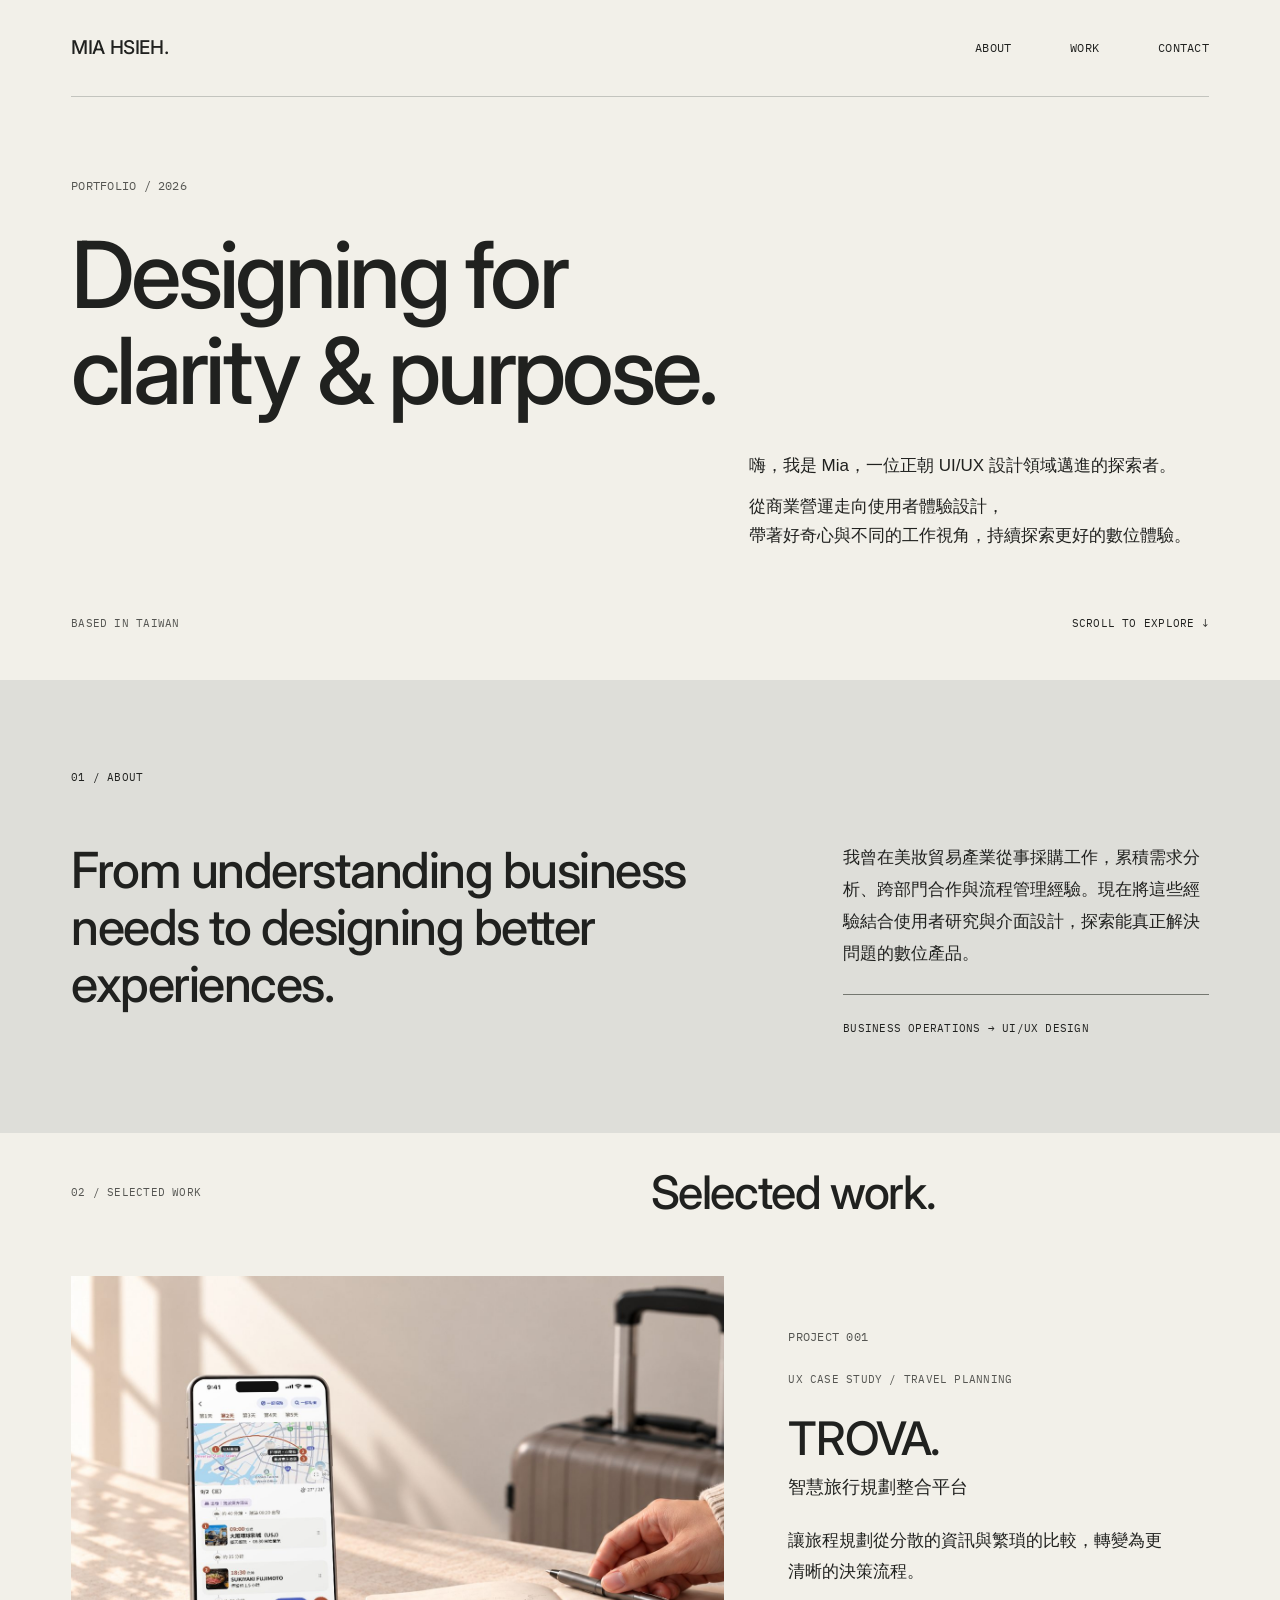
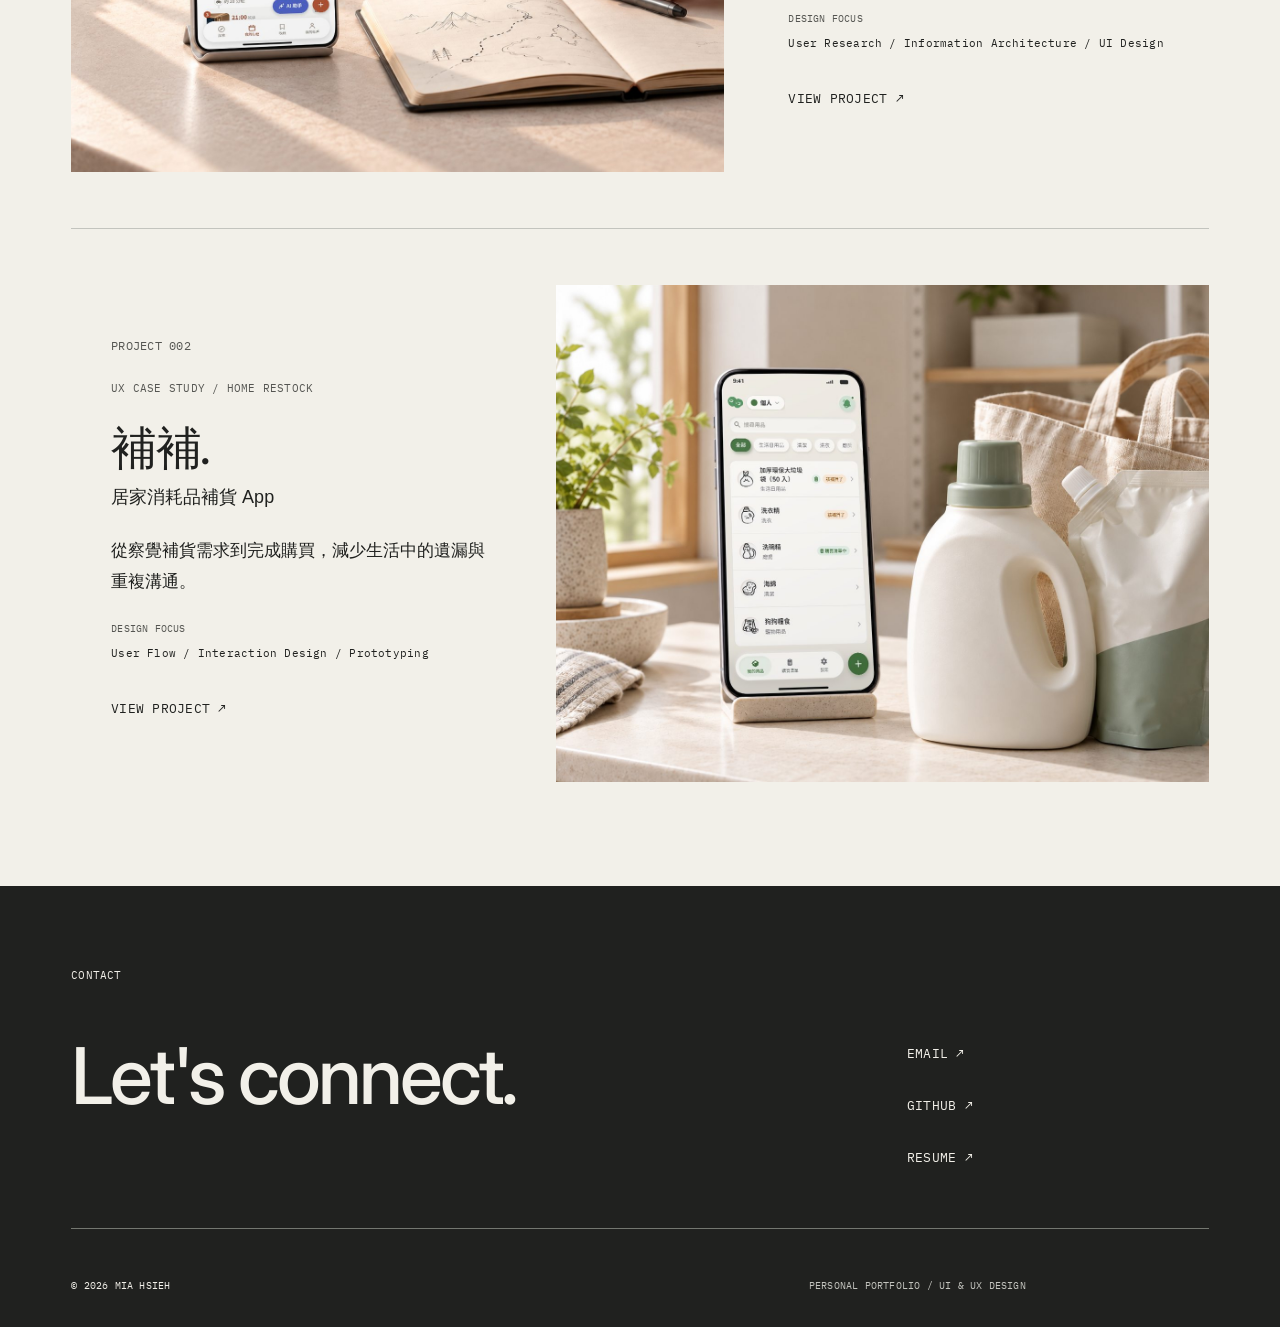
==== index.html @ a5a2e46e "Add a sticky top header that hides on scroll down, and fix the Bubu/TROVA back link - New site-heade" ====
<!doctype html>
<html lang="en">
<head>
  <meta charset="utf-8">
  <meta name="viewport" content="width=device-width, initial-scale=1">
  <title>Mia Hsieh — UI/UX Designer Portfolio</title>
  <meta name="description" content="Mia Hsieh 的個人作品集。從商業營運走向 UI/UX 設計，專注於清晰且有目的的數位體驗。">
  <meta property="og:title" content="Mia Hsieh — UI/UX Designer Portfolio">
  <meta property="og:description" content="Designing for clarity & purpose.">
  <meta property="og:type" content="website">
  <meta name="theme-color" content="#f2f0e9">

  <link rel="preconnect" href="https://fonts.googleapis.com">
  <link rel="preconnect" href="https://fonts.gstatic.com" crossorigin>
  <link href="https://fonts.googleapis.com/css2?family=IBM+Plex+Mono:wght@400&family=Inter:wght@400;500&family=Noto+Sans+TC:wght@400;500;700&display=swap" rel="stylesheet">
  <link rel="stylesheet" href="styles.css">
  <link rel="icon" href="favicon.svg" type="image/svg+xml">
</head>
<body>

  <header class="site-header">
    <div class="wrap">
      <div class="site-header__row">
        <a class="wordmark" href="#top">MIA HSIEH.</a>
        <nav class="site-nav" aria-label="Primary">
          <a href="#about">ABOUT</a>
          <a href="#work">WORK</a>
          <a href="#contact">CONTACT</a>
        </nav>
      </div>
      <hr class="rule">
    </div>
  </header>

  <main id="top">

    <section class="hero">
      <div class="wrap">
        <p class="mono mono--12 muted">PORTFOLIO / 2026</p>
        <h1 class="hero__title">
          <span>Designing for</span>
          <span>clarity &amp; purpose.</span>
        </h1>
        <div class="hero__support">
          <div lang="zh-Hant" class="zh hero__intro">
            <p>嗨，我是 Mia，一位正朝 UI/UX 設計領域邁進的探索者。</p>
            <p>從商業營運走向使用者體驗設計，帶著好奇心與不同的工作視角，持續探索更好的數位體驗。</p>
          </div>
        </div>
        <div class="hero__meta mono mono--11">
          <span class="muted">BASED IN TAIWAN</span>
          <a href="#about">SCROLL TO EXPLORE ↓</a>
        </div>
      </div>
    </section>

    <section class="about" id="about">
      <div class="wrap">
        <p class="mono mono--11">01 / ABOUT</p>
        <div class="about__content">
          <h2 class="about__headline">From understanding business needs to designing better experiences.</h2>
          <div class="about__narrative">
            <p lang="zh-Hant" class="zh zh--17">我曾在美妝貿易產業從事採購工作，累積需求分析、跨部門合作與流程管理經驗。現在將這些經驗結合使用者研究與介面設計，探索能真正解決問題的數位產品。</p>
            <hr class="rule rule--strong">
            <p class="mono mono--11">BUSINESS OPERATIONS → UI/UX DESIGN</p>
          </div>
        </div>
      </div>
    </section>

    <section class="work" id="work">
      <div class="wrap">
        <div class="work__heading">
          <p class="mono mono--11 muted">02 / SELECTED WORK</p>
          <h2 class="work__title">Selected work.</h2>
        </div>

        <article class="project">
          <div class="project__media project__media--sand">
            <img src="assets/trova.jpg" width="1448" height="1086" loading="lazy" decoding="async"
                 alt="TROVA. 旅行規劃 App 的手機畫面，放在桌上的手帳本旁，背景有行李箱">
          </div>
          <div class="project__info">
            <div class="project__info-inner">
              <p class="mono mono--12 muted">PROJECT 001</p>
              <p class="mono mono--11 muted">UX CASE STUDY / TRAVEL PLANNING</p>
              <div class="project__title-group">
                <h3 class="project__name">TROVA.</h3>
                <p lang="zh-Hant" class="zh zh--18">智慧旅行規劃整合平台</p>
              </div>
              <p lang="zh-Hant" class="zh zh--17 project__summary">讓旅程規劃從分散的資訊與繁瑣的比較，轉變為更清晰的決策流程。</p>
              <div class="capabilities">
                <p class="mono mono--10 muted">DESIGN FOCUS</p>
                <p class="mono mono--11 capabilities__list">User Research / Information Architecture / UI Design</p>
              </div>
              <a class="project__link mono mono--13" href="trova.html">VIEW PROJECT ↗</a>
            </div>
          </div>
        </article>

        <hr class="rule">

        <article class="project project--reverse">
          <div class="project__info">
            <div class="project__info-inner">
              <p class="mono mono--12 muted">PROJECT 002</p>
              <p class="mono mono--11 muted">UX CASE STUDY / HOME RESTOCK</p>
              <div class="project__title-group">
                <h3 class="project__name project__name--zh" lang="zh-Hant">補補<span class="project__dot">.</span></h3>
                <p lang="zh-Hant" class="zh zh--18">居家消耗品補貨 App</p>
              </div>
              <p lang="zh-Hant" class="zh zh--17 project__summary">從察覺補貨需求到完成購買，減少生活中的遺漏與重複溝通。</p>
              <div class="capabilities">
                <p class="mono mono--10 muted">DESIGN FOCUS</p>
                <p class="mono mono--11 capabilities__list">User Flow / Interaction Design / Prototyping</p>
              </div>
              <a class="project__link mono mono--13" href="bubu.html">VIEW PROJECT ↗</a>
            </div>
          </div>
          <div class="project__media project__media--stone">
            <img src="assets/home-restock.jpg" width="1448" height="1086" loading="lazy" decoding="async"
                 alt="補補 補貨 App 的手機畫面，旁邊是洗衣精、帆布袋與盆栽">
          </div>
        </article>
      </div>
    </section>

  </main>

  <footer class="contact" id="contact">
    <div class="wrap">
      <p class="mono mono--11 contact__label">CONTACT</p>
      <div class="contact__main">
        <p class="contact__headline">Let's connect.</p>
        <ul class="contact__links">
          <li><a class="mono mono--13" href="mailto:xiedailing0324@gmail.com">EMAIL ↗</a></li>
          <li><a class="mono mono--13" href="https://github.com/xiedailing" target="_blank" rel="noopener noreferrer">GITHUB ↗</a></li>
          <li><a class="mono mono--13" href="https://drive.google.com/file/d/1AfnqtKHrAko7YDGQRk9yOuyXghv6678u/view?usp=sharing" target="_blank" rel="noopener noreferrer">RESUME ↗</a></li>
        </ul>
      </div>
      <hr class="rule rule--strong">
      <div class="contact__meta mono mono--10">
        <p>© 2026 MIA HSIEH</p>
        <p class="contact__meta-note">PERSONAL PORTFOLIO / UI &amp; UX DESIGN</p>
      </div>
    </div>
  </footer>

  <script src="site-header.js" defer></script>
</body>
</html>
---- styles.css ----
/* ---------- Tokens (from Figma) ---------- */
:root {
  --bg: #f2f0e9;
  --ink: #20211f;
  --ink-muted: rgba(32, 33, 31, 0.75);
  --rule: #c3c4be;
  --rule-strong: #747770;
  --surface: #deded9;
  --footer-bg: #20211f;
  --footer-ink: #f2f0e9;
  --footer-muted: #c3c4be;

  --font-sans: "Inter", system-ui, -apple-system, "Segoe UI", sans-serif;
  --font-mono: "IBM Plex Mono", ui-monospace, "SFMono-Regular", Menlo, monospace;
  --font-zh: "Noto Sans TC", "PingFang TC", "Microsoft JhengHei", sans-serif;

  --gutter: clamp(24px, 5.556vw, 80px);
  --content-max: 1280px;
}

/* ---------- Base ---------- */
*, *::before, *::after { box-sizing: border-box; }

html {
  scroll-behavior: smooth;
  -webkit-text-size-adjust: 100%;
}

@media (prefers-reduced-motion: reduce) {
  html { scroll-behavior: auto; }
}

body {
  margin: 0;
  background: var(--bg);
  color: var(--ink);
  font-family: var(--font-sans);
  font-weight: 400;
  -webkit-font-smoothing: antialiased;
}

h1, h2, h3, p, ul { margin: 0; }
ul { padding: 0; list-style: none; }
img { display: block; max-width: 100%; }
a { color: inherit; text-decoration: none; }

:focus-visible {
  outline: 2px solid currentColor;
  outline-offset: 4px;
}

.wrap {
  width: 100%;
  max-width: calc(var(--content-max) + var(--gutter) * 2);
  margin-inline: auto;
  padding-inline: var(--gutter);
}

.rule {
  height: 1px;
  margin: 0;
  border: 0;
  background: var(--rule);
}
.rule--strong { background: var(--rule-strong); }

.muted { color: var(--ink-muted); }

/* ---------- Type helpers ---------- */
.mono { font-family: var(--font-mono); font-weight: 400; }
.mono--10 { font-size: 10px; line-height: 16px; letter-spacing: 0.02em; }
.mono--11 { font-size: 11px; line-height: 18px; letter-spacing: 0.02em; }
.mono--12 { font-size: 12px; line-height: 18px; letter-spacing: 0.02em; }
.mono--13 { font-size: 13px; line-height: 20px; letter-spacing: 0.02em; }

.zh { font-family: var(--font-zh); font-weight: 400; }
.zh--17 { font-size: 17px; line-height: 1.82; }
.zh--18 { font-size: 18px; line-height: 28px; }

/* Interactive text links */
.site-nav a,
.hero__meta a,
.project__link,
.contact__links a {
  background: linear-gradient(currentColor, currentColor) 0 100% / 0 1px no-repeat;
  transition: background-size 0.25s ease;
}
.site-nav a:hover,
.hero__meta a:hover,
.project__link:hover,
.contact__links a:hover {
  background-size: 100% 1px;
}

/* ---------- Header ---------- */
.site-header__row {
  display: flex;
  align-items: center;
  justify-content: space-between;
  height: 96px;
}

.wordmark {
  font-weight: 500;
  font-size: 19px;
  line-height: 28px;
  letter-spacing: -0.02em;
}

.site-nav {
  display: flex;
  align-items: center;
  justify-content: space-between;
  gap: 59px;
  font-family: var(--font-mono);
  font-size: 12px;
  line-height: 18px;
  letter-spacing: 0.02em;
}
.site-nav a { display: inline-block; padding-block: 13px; }

/* 導覽列固定在頂端：往下捲收起、往上捲出現（site-header.js）。
   --header-h＝導覽列高度；--header-offset＝目前露出的高度（收起時 0），案例頁的固定小標題與側邊導覽用它往下讓位。 */
:root { --header-h: 97px; --header-offset: 97px; }
.site-header { position: sticky; top: 0; z-index: 30; background: var(--bg); transition: transform 0.3s ease, visibility 0s; }
/* 收起後再設 visibility: hidden（等滑出動畫結束才生效）：收起時連結不能被聚焦，避免瀏覽器為了把連結捲進畫面而把整頁往上跳 */
.site-header.is-hidden { transform: translateY(-100%); visibility: hidden; transition: transform 0.3s ease, visibility 0s linear 0.3s; }
html { scroll-padding-top: var(--header-h); }
@media (prefers-reduced-motion: reduce) { .site-header, .site-header.is-hidden { transition: none; } }

/* ---------- Hero ---------- */
.hero { padding-block: 80px 48px; }

.hero__title {
  display: flex;
  flex-direction: column;
  margin-top: 32px;
  font-weight: 500;
  font-size: clamp(44px, 7.222vw, 104px);
  line-height: 1.038;
  letter-spacing: -0.04em;
}

.hero__support {
  display: flex;
  justify-content: flex-end;
  margin-top: 32px;
}
.hero__intro p { margin: 0; }
.hero__intro {
  display: flex;
  flex-direction: column;
  gap: 12px;
  text-wrap: pretty;
  word-break: keep-all; /* break Chinese at phrase boundaries (commas), not mid-word */
  width: 460px;
  max-width: 100%;
  font-size: 17px;
  line-height: 29px;
}

.hero__meta {
  display: flex;
  align-items: flex-start;
  justify-content: space-between;
  margin-top: 64px;
}
.hero__meta a { align-self: flex-start; }

/* ---------- About ---------- */
.about {
  background: var(--surface);
  padding-block: 88px 96px;
}

.about__content {
  display: grid;
  grid-template-columns: 736.667fr 411.333fr;
  column-gap: clamp(48px, 9.17vw, 132px);
  margin-top: 56px;
}

.about__headline {
  font-weight: 500;
  font-size: clamp(32px, 3.889vw, 56px);
  line-height: 1.143;
  letter-spacing: -0.03em;
}

.about__narrative {
  display: flex;
  flex-direction: column;
  gap: 24px;
}
.about__narrative .zh { line-height: 32px; }

/* ---------- Selected work ---------- */
.work { padding-block: 32px 104px; }

.work > .wrap {
  display: flex;
  flex-direction: column;
  gap: 56px;
}

.work__heading {
  display: grid;
  grid-template-columns: 652fr 628fr;
  align-items: center;
}
.work__title {
  font-weight: 500;
  font-size: clamp(36px, 3.611vw, 52px);
  line-height: 1.19;
  letter-spacing: -0.03em;
}

.project {
  display: grid;
  grid-template-columns: 736.667fr 519.333fr;
  column-gap: 24px;
  align-items: center;
}
.project--reverse { grid-template-columns: 519.333fr 736.667fr; }

.project__media {
  aspect-ratio: 736.667 / 560;
  overflow: hidden;
  background: var(--surface);
}
.project__media--stone { background: var(--rule); }
.project__media img {
  width: 100%;
  height: 100%;
  object-fit: cover;
}

.project__info { padding-inline: 40px; }

.project__info-inner {
  display: flex;
  flex-direction: column;
  align-items: flex-start;
  gap: 24px;
}

.project__title-group {
  display: flex;
  flex-direction: column;
  gap: 8px;
}
.project__name {
  font-weight: 500;
  font-size: clamp(34px, 3.611vw, 52px);
  line-height: 1.154;
  letter-spacing: -0.03em;
}

.project__name--zh { font-family: var(--font-zh); }
.project__dot { font-family: var(--font-sans); }

.project__summary { line-height: 31px; }

.capabilities {
  display: flex;
  flex-direction: column;
  gap: 6px;
}
.capabilities__list { line-height: 20px; }

.project__link {
  display: inline-flex;
  align-items: center;
  height: 44px;
  background-position: 0 calc(50% + 12px);
}

/* ---------- Contact / footer ---------- */
.contact {
  background: var(--footer-bg);
  color: var(--footer-ink);
  padding-block: 80px 32px;
}
.contact > .wrap {
  display: flex;
  flex-direction: column;
  gap: 48px;
}

.contact__main {
  display: flex;
  align-items: flex-start;
  justify-content: space-between;
  gap: 32px;
}

.contact__headline {
  font-weight: 500;
  font-size: clamp(44px, 6.111vw, 88px);
  line-height: 1.136;
  letter-spacing: -0.04em;
}

.contact__links {
  display: flex;
  flex-direction: column;
  gap: 8px;
  width: 302px;
  max-width: 100%;
}
.contact__links li {
  display: flex;
  align-items: center;
  height: 44px;
}
.contact__links a { padding-block: 4px; }
.contact__pending { color: var(--footer-muted); letter-spacing: 0.02em; }

.contact .rule--strong { background: var(--rule-strong); }

.contact__meta {
  display: flex;
  align-items: flex-start;
  justify-content: space-between;
  gap: 24px;
  line-height: 18px;
}
.contact__meta p { width: min(400px, 100%); }
.contact__meta-note { color: var(--footer-muted); }

/* ---------- Tablet ---------- */
@media (max-width: 900px) {
  .hero { padding-block: 56px 40px; }
  .hero__support { justify-content: flex-start; }
  .hero__meta { margin-top: 48px; }

  .about { padding-block: 64px 72px; }
  .about__content {
    grid-template-columns: 1fr;
    row-gap: 40px;
  }
  .about__headline { font-size: clamp(30px, 6vw, 44px); line-height: 1.15; }

  .work__heading { grid-template-columns: 1fr; row-gap: 16px; }
  .work__title { font-size: clamp(34px, 6vw, 44px); }

  .project,
  .project--reverse {
    grid-template-columns: 1fr;
    row-gap: 28px;
  }
  /* image always first on small screens */
  .project--reverse .project__media { order: -1; }
  .project__info { padding-inline: 0; }
  .project__name { font-size: clamp(34px, 6vw, 44px); }

  /* touch-sized layouts: the whole card is tappable (desktop: only the link) */
  .project { position: relative; }
  .project__link::after { content: ""; position: absolute; inset: 0; }
  .project__link:focus-visible { outline: none; }
  .project__link:focus-visible::after { outline: 2px solid currentColor; outline-offset: 8px; }

  .contact { padding-block: 64px 28px; }
  .contact__main { flex-direction: column; gap: 32px; }
  .contact__headline { font-size: clamp(44px, 11vw, 72px); }
}

/* ---------- Mobile ---------- */
@media (max-width: 560px) {
  .site-header__row { height: 72px; }
  .wordmark { font-size: 17px; }
  .site-nav { gap: 20px; font-size: 11px; }

  .hero { padding-block: 40px 32px; }
  .hero__title { margin-top: 24px; letter-spacing: -0.035em; }
  .hero__support { margin-top: 24px; }
  .hero__intro { font-size: 16px; line-height: 27px; }
  .hero__meta { margin-top: 40px; }

  .work { padding-block: 24px 72px; }
  .work > .wrap { gap: 40px; }

  .contact { padding-block: 56px 24px; }
  .contact > .wrap { gap: 32px; }
  .contact__main { gap: 28px; }
  .contact__label { display: none; }
  .contact__headline { font-size: 46px; line-height: 54px; }
  .contact__meta { flex-direction: column; gap: 12px; }
}
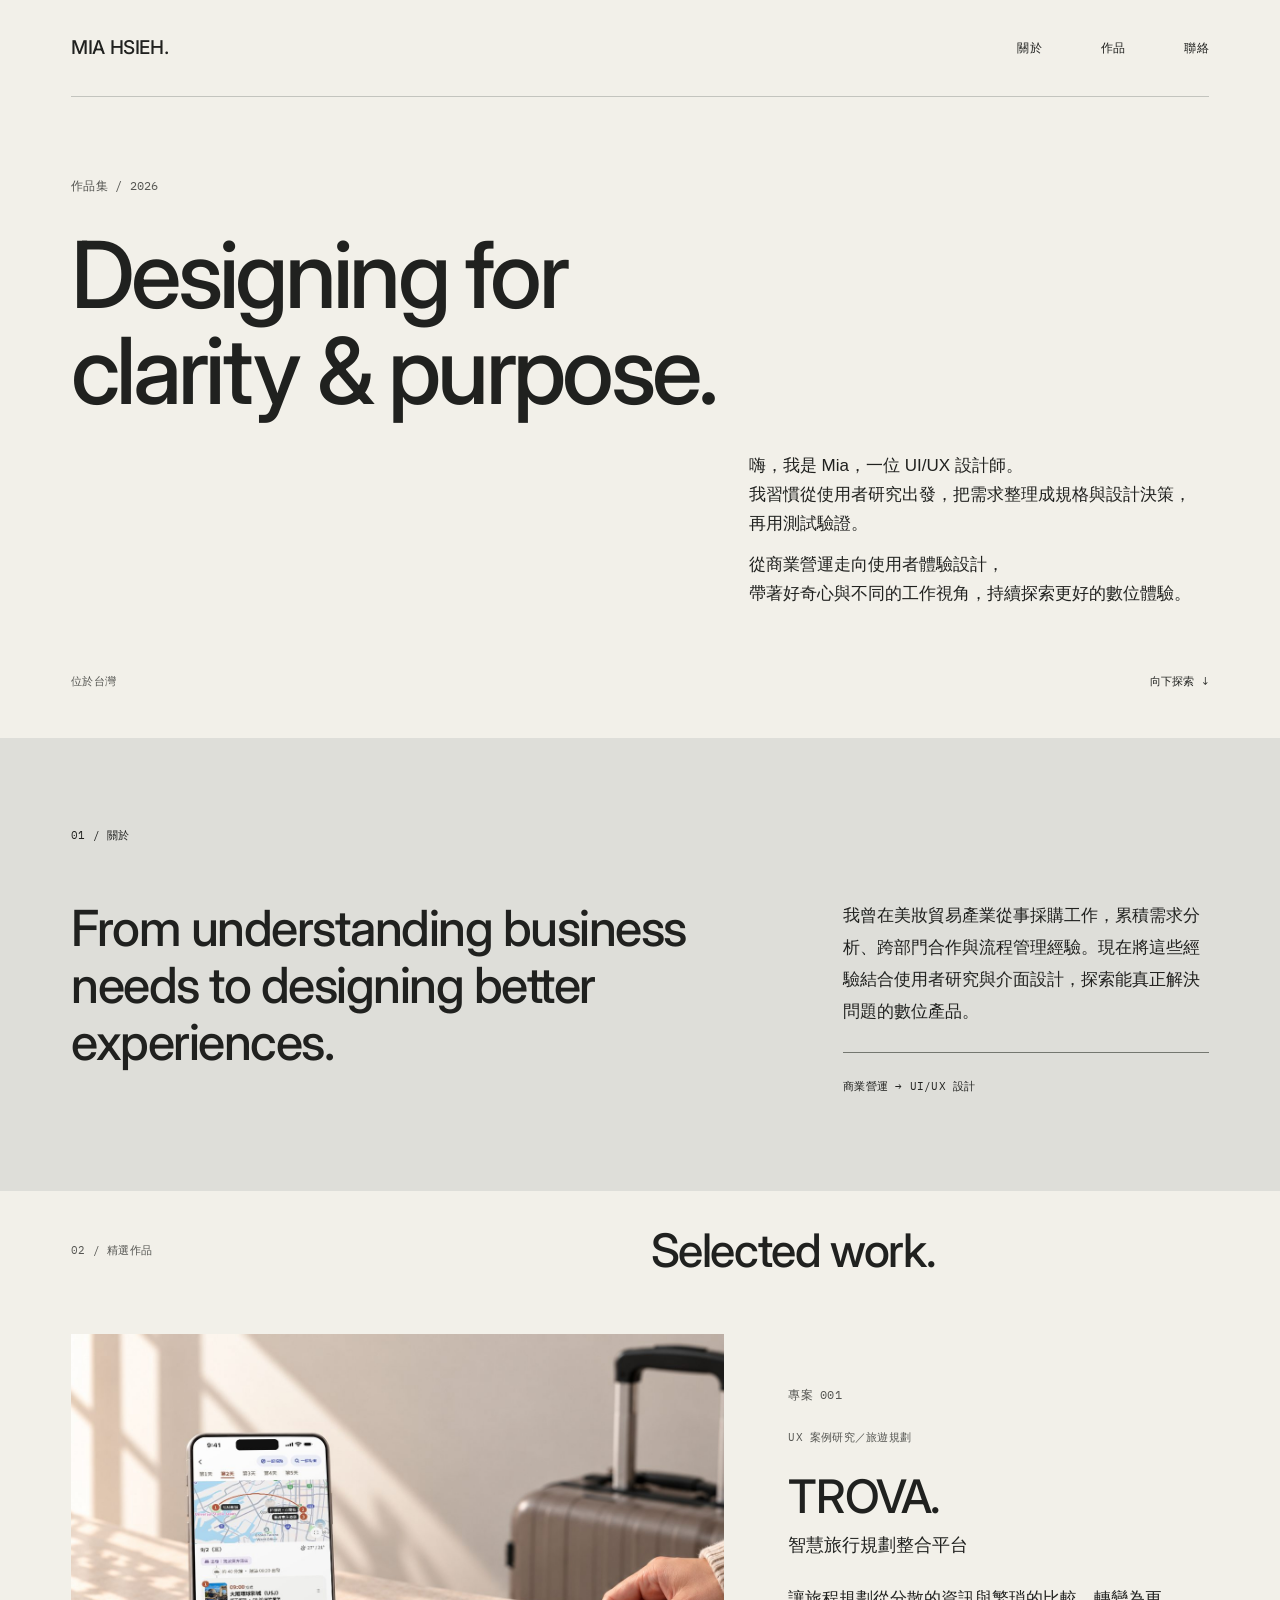
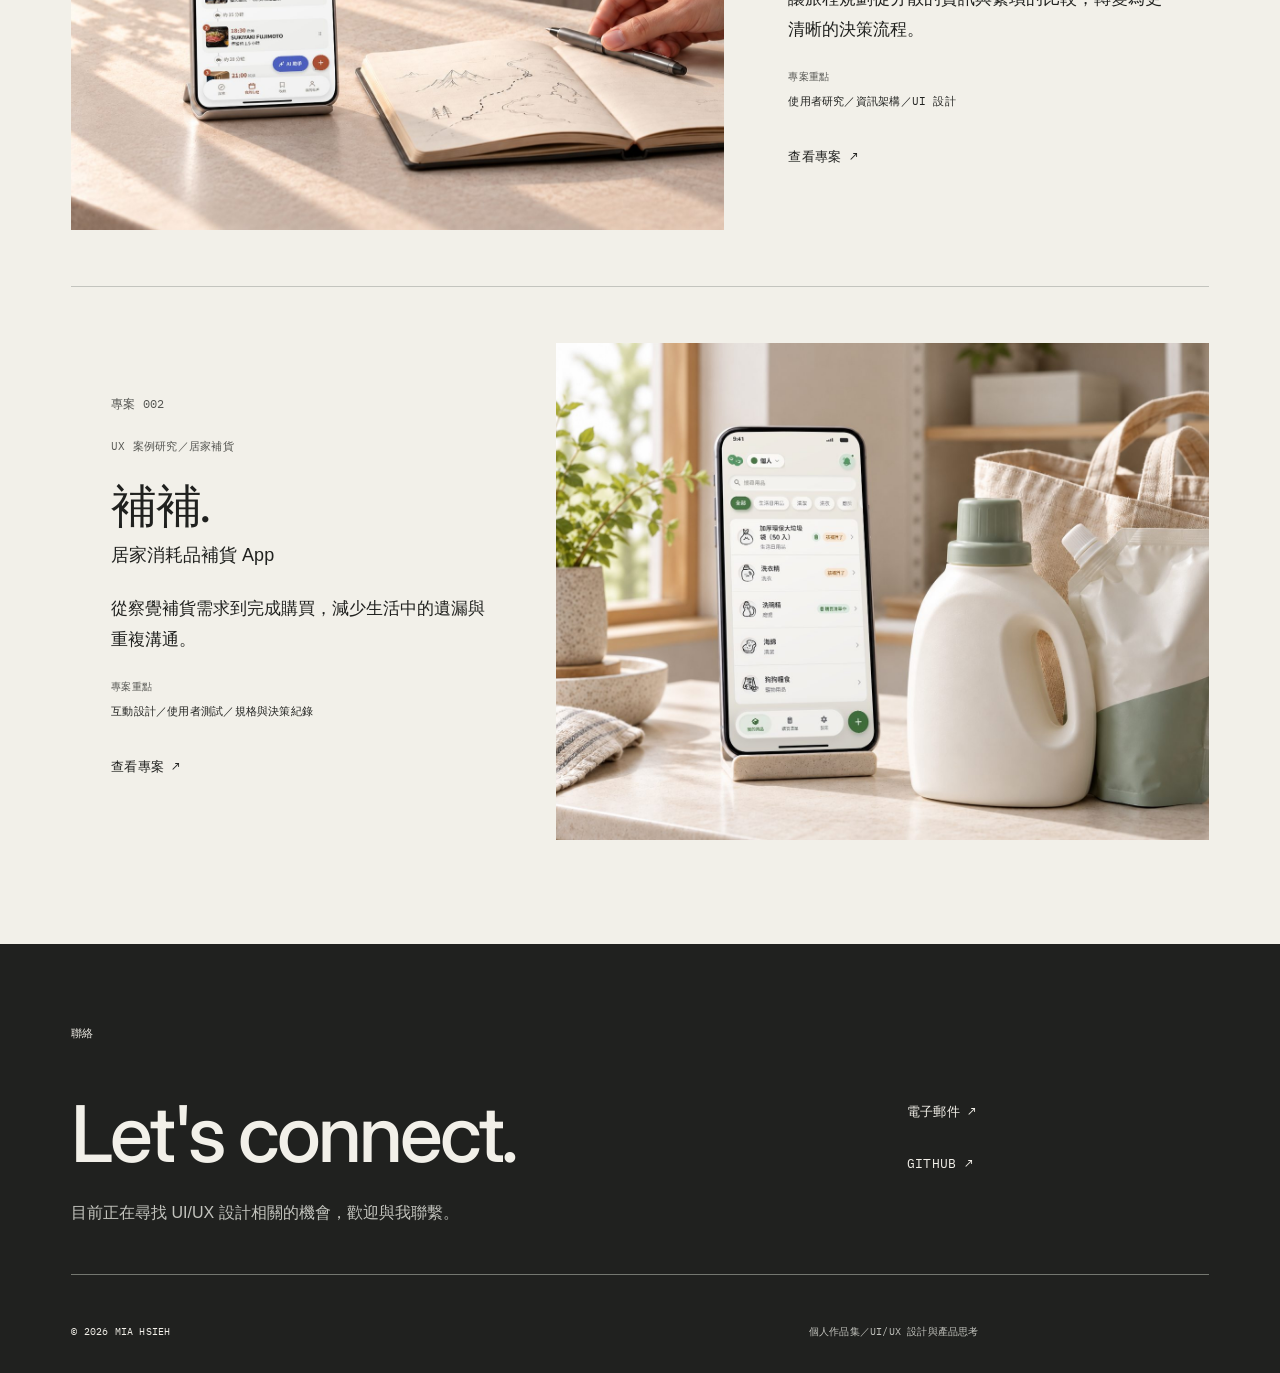
==== commit 3e4b0e3a: "Translate the home page labels to Chinese and sharpen the UI/UX-with-product-thinking positioning Po" ====
--- a/index.html
+++ b/index.html
@@ -1,11 +1,11 @@
 <!doctype html>
-<html lang="en">
+<html lang="zh-Hant">
 <head>
   <meta charset="utf-8">
   <meta name="viewport" content="width=device-width, initial-scale=1">
-  <title>Mia Hsieh — UI/UX Designer Portfolio</title>
+  <title>Mia Hsieh — UI/UX 設計作品集</title>
   <meta name="description" content="Mia Hsieh 的個人作品集。從商業營運走向 UI/UX 設計，專注於清晰且有目的的數位體驗。">
-  <meta property="og:title" content="Mia Hsieh — UI/UX Designer Portfolio">
+  <meta property="og:title" content="Mia Hsieh — UI/UX 設計作品集">
   <meta property="og:description" content="Designing for clarity & purpose.">
   <meta property="og:type" content="website">
   <meta name="theme-color" content="#f2f0e9">
@@ -23,9 +23,9 @@
       <div class="site-header__row">
         <a class="wordmark" href="#top">MIA HSIEH.</a>
         <nav class="site-nav" aria-label="Primary">
-          <a href="#about">ABOUT</a>
-          <a href="#work">WORK</a>
-          <a href="#contact">CONTACT</a>
+          <a href="#about">關於</a>
+          <a href="#work">作品</a>
+          <a href="#contact">聯絡</a>
         </nav>
       </div>
       <hr class="rule">
@@ -36,33 +36,33 @@
 
     <section class="hero">
       <div class="wrap">
-        <p class="mono mono--12 muted">PORTFOLIO / 2026</p>
+        <p class="mono mono--12 muted" lang="zh-Hant">作品集 / 2026</p>
         <h1 class="hero__title">
           <span>Designing for</span>
           <span>clarity &amp; purpose.</span>
         </h1>
         <div class="hero__support">
           <div lang="zh-Hant" class="zh hero__intro">
-            <p>嗨，我是 Mia，一位正朝 UI/UX 設計領域邁進的探索者。</p>
+            <p>嗨，我是 Mia，一位 UI/UX 設計師。我習慣從使用者研究出發，把需求整理成規格與設計決策，再用測試驗證。</p>
             <p>從商業營運走向使用者體驗設計，帶著好奇心與不同的工作視角，持續探索更好的數位體驗。</p>
           </div>
         </div>
         <div class="hero__meta mono mono--11">
-          <span class="muted">BASED IN TAIWAN</span>
-          <a href="#about">SCROLL TO EXPLORE ↓</a>
+          <span class="muted" lang="zh-Hant">位於台灣</span>
+          <a href="#about">向下探索 ↓</a>
         </div>
       </div>
     </section>
 
     <section class="about" id="about">
       <div class="wrap">
-        <p class="mono mono--11">01 / ABOUT</p>
+        <p class="mono mono--11" lang="zh-Hant">01 / 關於</p>
         <div class="about__content">
           <h2 class="about__headline">From understanding business needs to designing better experiences.</h2>
           <div class="about__narrative">
             <p lang="zh-Hant" class="zh zh--17">我曾在美妝貿易產業從事採購工作，累積需求分析、跨部門合作與流程管理經驗。現在將這些經驗結合使用者研究與介面設計，探索能真正解決問題的數位產品。</p>
             <hr class="rule rule--strong">
-            <p class="mono mono--11">BUSINESS OPERATIONS → UI/UX DESIGN</p>
+            <p class="mono mono--11" lang="zh-Hant">商業營運 → UI/UX 設計</p>
           </div>
         </div>
       </div>
@@ -71,7 +71,7 @@
     <section class="work" id="work">
       <div class="wrap">
         <div class="work__heading">
-          <p class="mono mono--11 muted">02 / SELECTED WORK</p>
+          <p class="mono mono--11 muted" lang="zh-Hant">02 / 精選作品</p>
           <h2 class="work__title">Selected work.</h2>
         </div>
 
@@ -82,18 +82,18 @@
           </div>
           <div class="project__info">
             <div class="project__info-inner">
-              <p class="mono mono--12 muted">PROJECT 001</p>
-              <p class="mono mono--11 muted">UX CASE STUDY / TRAVEL PLANNING</p>
+              <p class="mono mono--12 muted" lang="zh-Hant">專案 001</p>
+              <p class="mono mono--11 muted" lang="zh-Hant">UX 案例研究／旅遊規劃</p>
               <div class="project__title-group">
                 <h3 class="project__name">TROVA.</h3>
                 <p lang="zh-Hant" class="zh zh--18">智慧旅行規劃整合平台</p>
               </div>
               <p lang="zh-Hant" class="zh zh--17 project__summary">讓旅程規劃從分散的資訊與繁瑣的比較，轉變為更清晰的決策流程。</p>
               <div class="capabilities">
-                <p class="mono mono--10 muted">DESIGN FOCUS</p>
-                <p class="mono mono--11 capabilities__list">User Research / Information Architecture / UI Design</p>
+                <p class="mono mono--10 muted" lang="zh-Hant">專案重點</p>
+                <p class="mono mono--11 capabilities__list" lang="zh-Hant">使用者研究／資訊架構／UI 設計</p>
               </div>
-              <a class="project__link mono mono--13" href="trova.html">VIEW PROJECT ↗</a>
+              <a class="project__link mono mono--13" href="trova.html">查看專案 ↗</a>
             </div>
           </div>
         </article>
@@ -103,18 +103,18 @@
         <article class="project project--reverse">
           <div class="project__info">
             <div class="project__info-inner">
-              <p class="mono mono--12 muted">PROJECT 002</p>
-              <p class="mono mono--11 muted">UX CASE STUDY / HOME RESTOCK</p>
+              <p class="mono mono--12 muted" lang="zh-Hant">專案 002</p>
+              <p class="mono mono--11 muted" lang="zh-Hant">UX 案例研究／居家補貨</p>
               <div class="project__title-group">
                 <h3 class="project__name project__name--zh" lang="zh-Hant">補補<span class="project__dot">.</span></h3>
                 <p lang="zh-Hant" class="zh zh--18">居家消耗品補貨 App</p>
               </div>
               <p lang="zh-Hant" class="zh zh--17 project__summary">從察覺補貨需求到完成購買，減少生活中的遺漏與重複溝通。</p>
               <div class="capabilities">
-                <p class="mono mono--10 muted">DESIGN FOCUS</p>
-                <p class="mono mono--11 capabilities__list">User Flow / Interaction Design / Prototyping</p>
+                <p class="mono mono--10 muted" lang="zh-Hant">專案重點</p>
+                <p class="mono mono--11 capabilities__list" lang="zh-Hant">互動設計／使用者測試／規格與決策紀錄</p>
               </div>
-              <a class="project__link mono mono--13" href="bubu.html">VIEW PROJECT ↗</a>
+              <a class="project__link mono mono--13" href="bubu.html">查看專案 ↗</a>
             </div>
           </div>
           <div class="project__media project__media--stone">
@@ -129,19 +129,21 @@
 
   <footer class="contact" id="contact">
     <div class="wrap">
-      <p class="mono mono--11 contact__label">CONTACT</p>
+      <p class="mono mono--11 contact__label" lang="zh-Hant">聯絡</p>
       <div class="contact__main">
-        <p class="contact__headline">Let's connect.</p>
+        <div class="contact__lead">
+          <p class="contact__headline">Let's connect.</p>
+          <p class="contact__note" lang="zh-Hant">目前正在尋找 UI/UX 設計相關的機會，歡迎與我聯繫。</p>
+        </div>
         <ul class="contact__links">
-          <li><a class="mono mono--13" href="mailto:xiedailing0324@gmail.com">EMAIL ↗</a></li>
+          <li><a class="mono mono--13" href="mailto:xiedailing0324@gmail.com">電子郵件 ↗</a></li>
           <li><a class="mono mono--13" href="https://github.com/xiedailing" target="_blank" rel="noopener noreferrer">GITHUB ↗</a></li>
-          <li><a class="mono mono--13" href="https://drive.google.com/file/d/1AfnqtKHrAko7YDGQRk9yOuyXghv6678u/view?usp=sharing" target="_blank" rel="noopener noreferrer">RESUME ↗</a></li>
         </ul>
       </div>
       <hr class="rule rule--strong">
       <div class="contact__meta mono mono--10">
         <p>© 2026 MIA HSIEH</p>
-        <p class="contact__meta-note">PERSONAL PORTFOLIO / UI &amp; UX DESIGN</p>
+        <p class="contact__meta-note" lang="zh-Hant">個人作品集／UI/UX 設計與產品思考</p>
       </div>
     </div>
   </footer>
--- a/styles.css
+++ b/styles.css
@@ -328,6 +328,10 @@
 .contact__meta p { width: min(400px, 100%); }
 .contact__meta-note { color: var(--footer-muted); }
 
+/* 標題下方的一句話：說明在找什麼機會 */
+.contact__lead { display: flex; flex-direction: column; gap: 20px; }
+.contact__note { max-width: 36em; color: var(--footer-muted); font-family: var(--font-zh); font-size: 16px; line-height: 27px; }
+
 /* ---------- Tablet ---------- */
 @media (max-width: 900px) {
   .hero { padding-block: 56px 40px; }
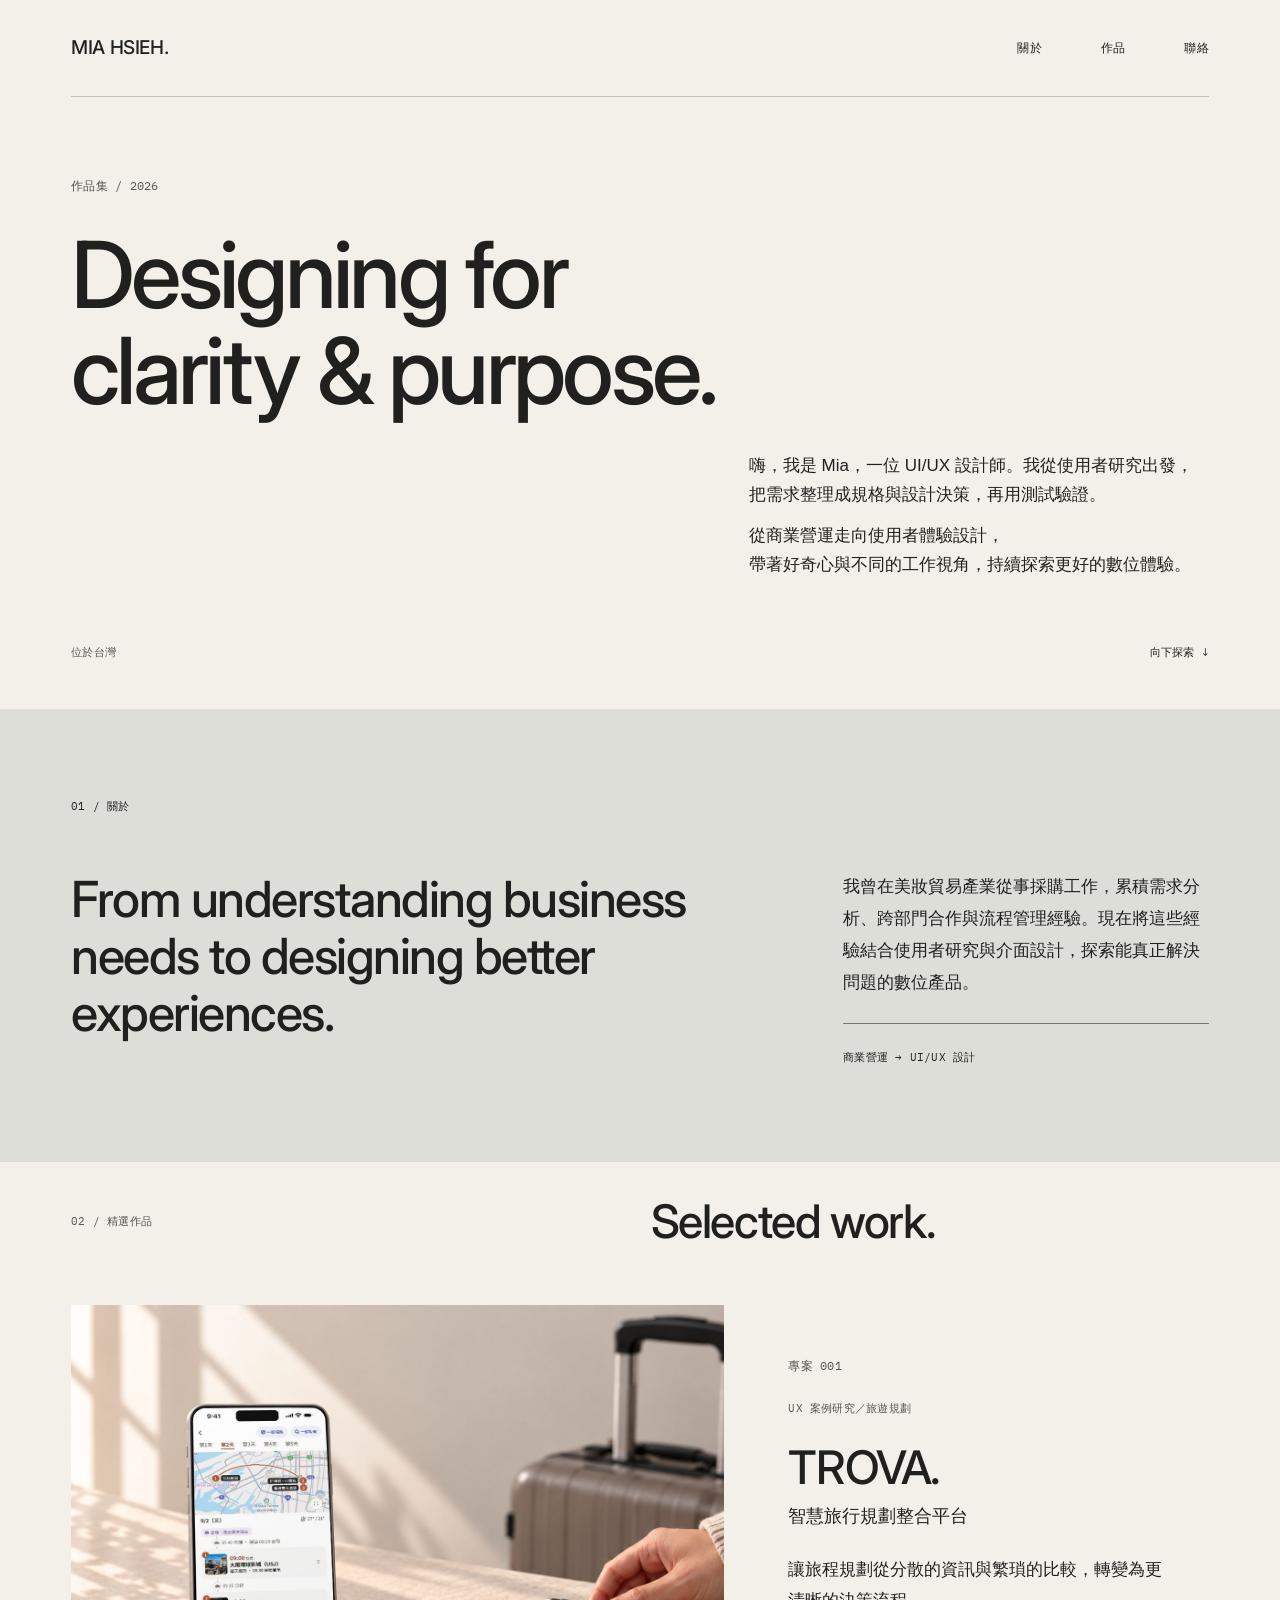
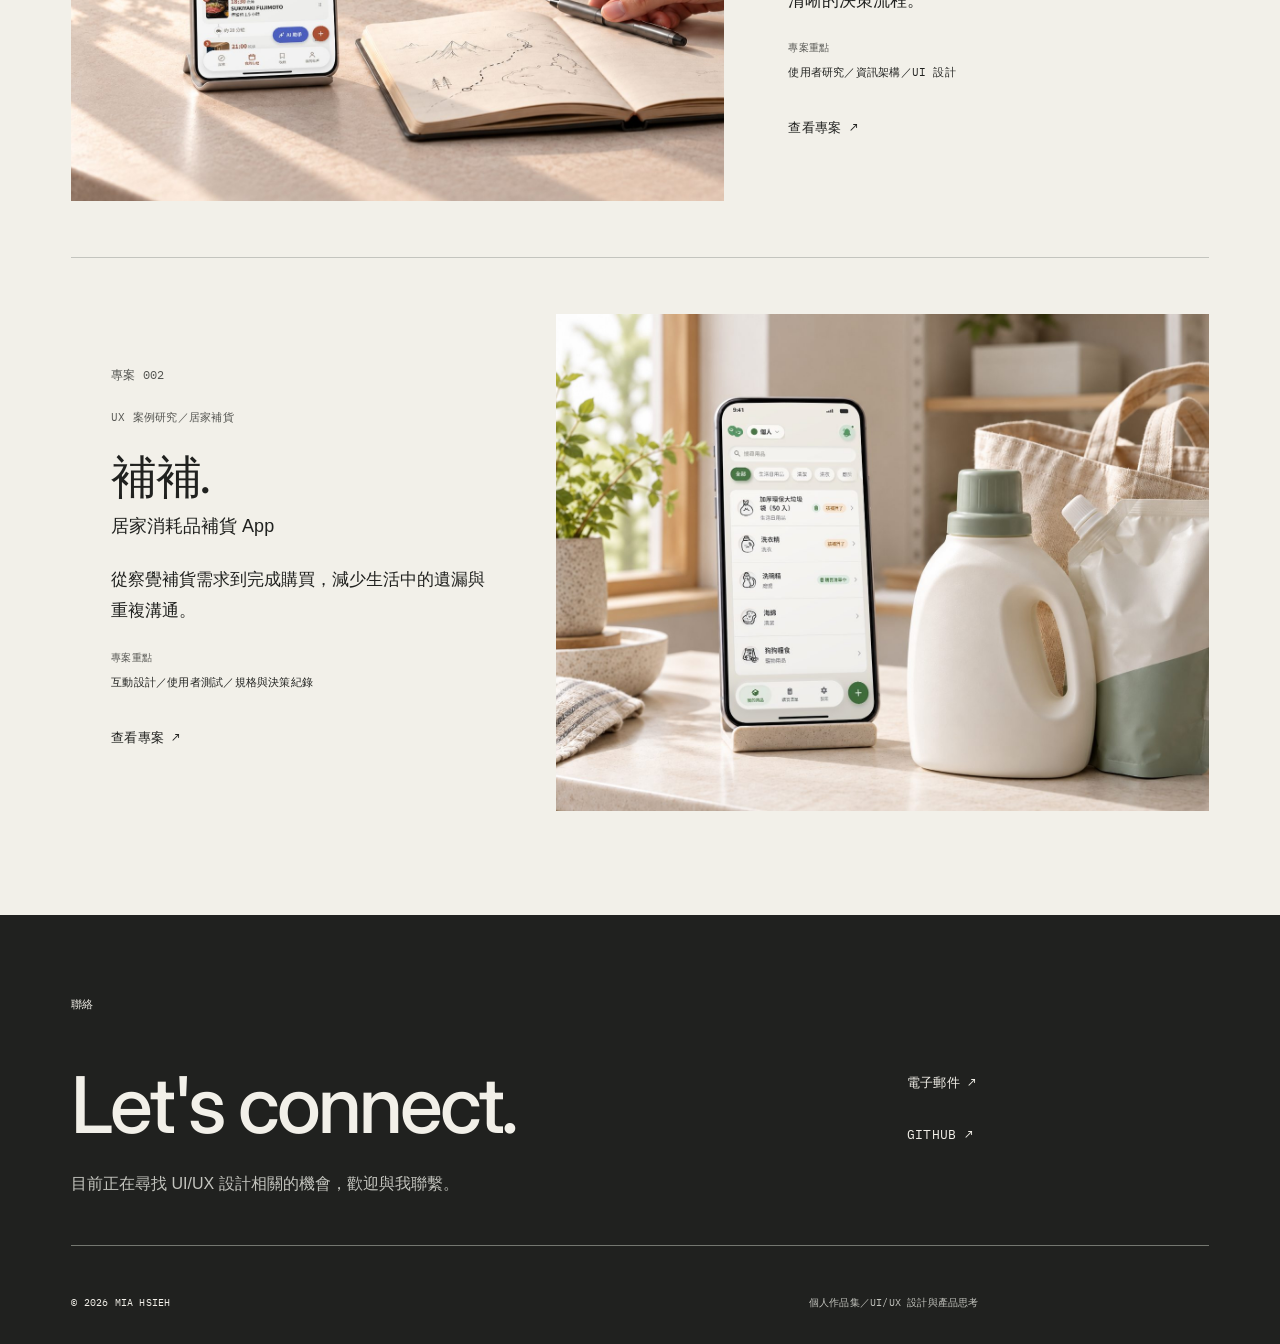
==== commit 8831cd15: "Simplify the home intro sentence Drop the word meaning "I am used to" so the sentence states the wor" ====
--- a/index.html
+++ b/index.html
@@ -43,7 +43,7 @@
         </h1>
         <div class="hero__support">
           <div lang="zh-Hant" class="zh hero__intro">
-            <p>嗨，我是 Mia，一位 UI/UX 設計師。我習慣從使用者研究出發，把需求整理成規格與設計決策，再用測試驗證。</p>
+            <p>嗨，我是 Mia，一位 UI/UX 設計師。我從使用者研究出發，把需求整理成規格與設計決策，再用測試驗證。</p>
             <p>從商業營運走向使用者體驗設計，帶著好奇心與不同的工作視角，持續探索更好的數位體驗。</p>
           </div>
         </div>
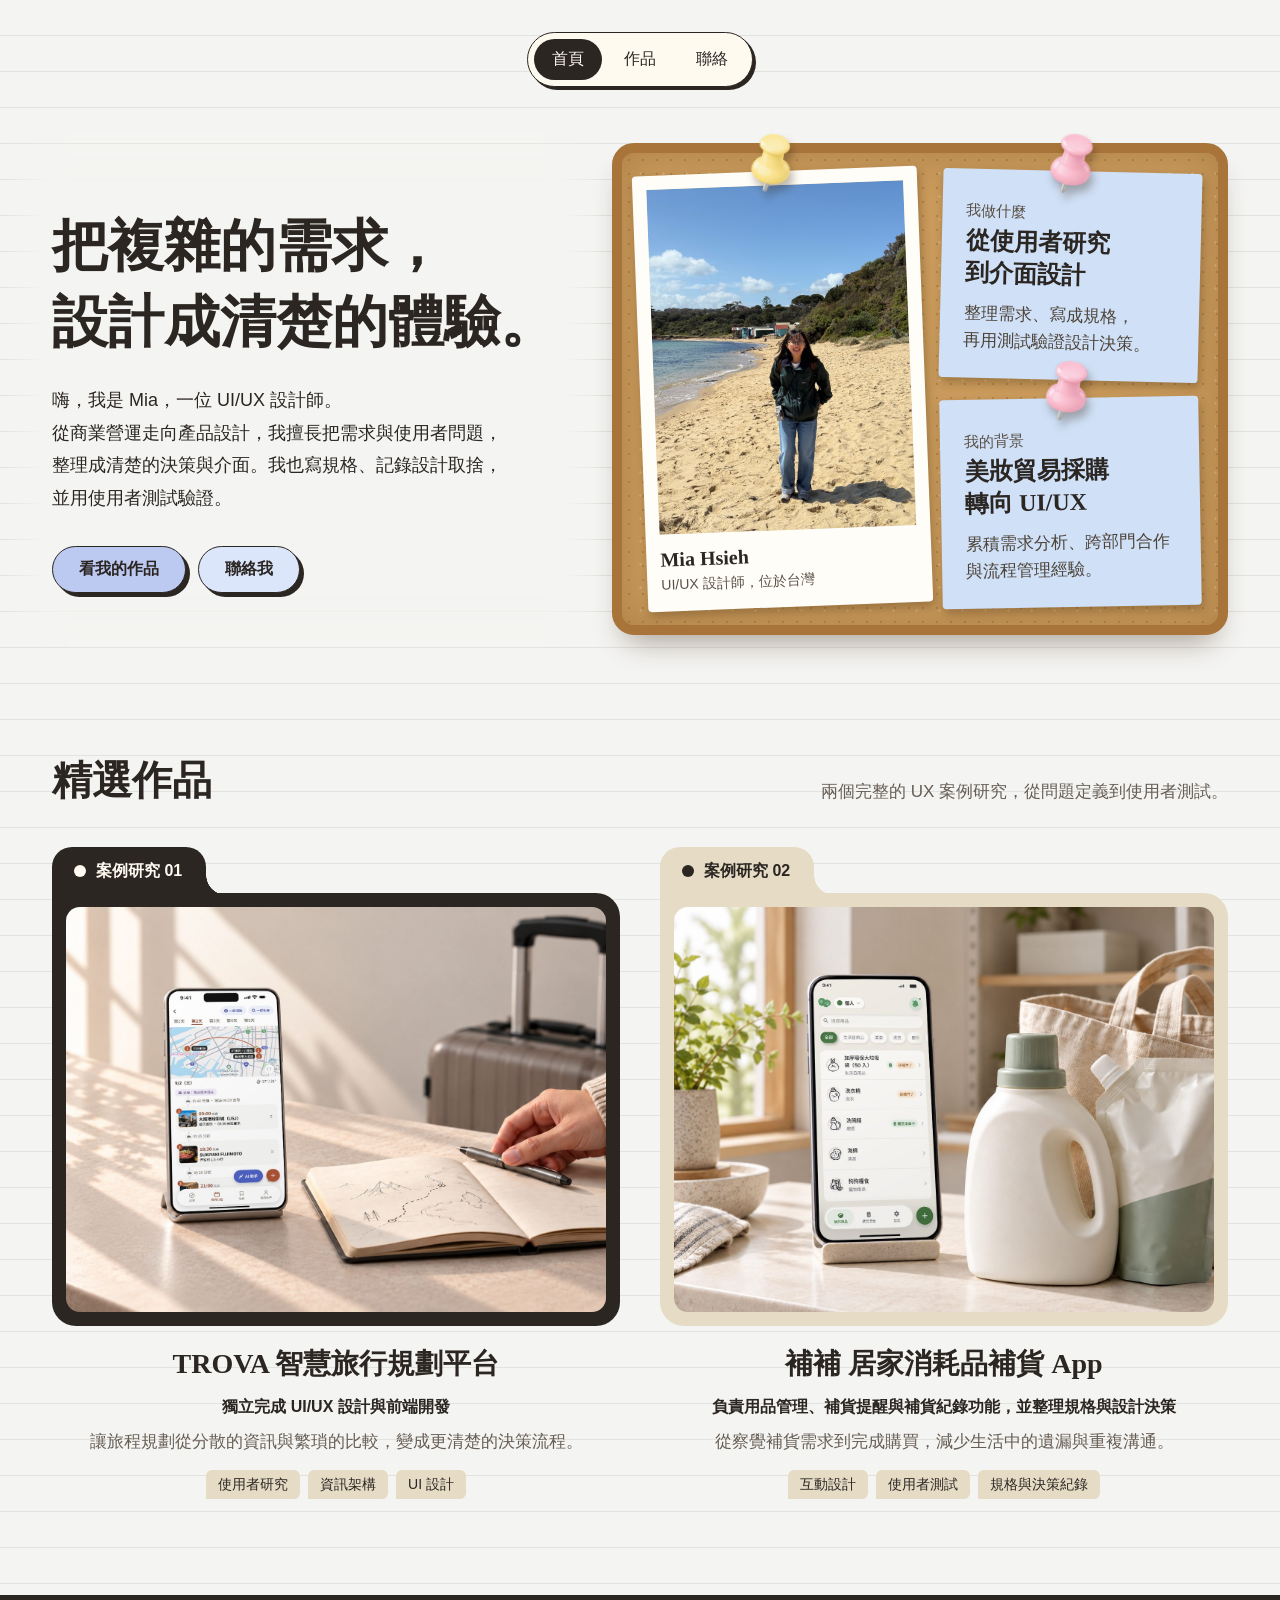
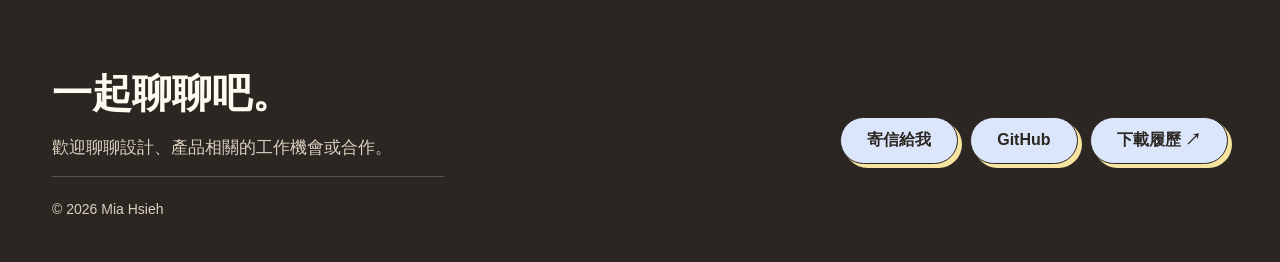
==== commit 67089a10: "Replace site with the redesigned portfolio pages - Swap in new index/case/bubu pages and shared base" ====
--- a/index.html
+++ b/index.html
@@ -1,153 +1,285 @@
 <!doctype html>
 <html lang="zh-Hant">
 <head>
-  <meta charset="utf-8">
-  <meta name="viewport" content="width=device-width, initial-scale=1">
-  <title>Mia Hsieh — UI/UX 設計作品集</title>
-  <meta name="description" content="Mia Hsieh 的個人作品集。從商業營運走向 UI/UX 設計，專注於清晰且有目的的數位體驗。">
-  <meta property="og:title" content="Mia Hsieh — UI/UX 設計作品集">
-  <meta property="og:description" content="Designing for clarity & purpose.">
-  <meta property="og:type" content="website">
-  <meta name="theme-color" content="#f2f0e9">
-
-  <link rel="preconnect" href="https://fonts.googleapis.com">
-  <link rel="preconnect" href="https://fonts.gstatic.com" crossorigin>
-  <link href="https://fonts.googleapis.com/css2?family=IBM+Plex+Mono:wght@400&family=Inter:wght@400;500&family=Noto+Sans+TC:wght@400;500;700&display=swap" rel="stylesheet">
-  <link rel="stylesheet" href="styles.css">
-  <link rel="icon" href="favicon.svg" type="image/svg+xml">
+<!-- Google Tag Manager -->
+<script>
+  (function (w, d, s, l, i) {
+    w[l] = w[l] || [];
+    w[l].push({ "gtm.start": new Date().getTime(), event: "gtm.js" });
+    var f = d.getElementsByTagName(s)[0],
+      j = d.createElement(s),
+      dl = l != "dataLayer" ? "&l=" + l : "";
+    j.async = true;
+    j.src = "https://www.googletagmanager.com/gtm.js?id=" + i + dl;
+    f.parentNode.insertBefore(j, f);
+  })(window, document, "script", "dataLayer", "GTM-WN36JB98");
+</script>
+<!-- End Google Tag Manager -->
+<meta charset="utf-8" />
+<meta name="viewport" content="width=device-width, initial-scale=1" />
+<title>Mia Hsieh — UI/UX 設計作品集</title>
+<meta name="description" content="Mia Hsieh 的個人作品集。從商業營運走向 UI/UX 設計，專注於清晰且有目的的數位體驗。" />
+<meta property="og:title" content="Mia Hsieh — UI/UX 設計作品集" />
+<meta property="og:description" content="Designing for clarity & purpose." />
+<meta property="og:type" content="website" />
+<meta name="theme-color" content="#f2f0e9" />
+<link rel="icon" href="favicon.svg" type="image/svg+xml" />
+<link rel="preconnect" href="https://fonts.googleapis.com" />
+<link rel="preconnect" href="https://fonts.gstatic.com" crossorigin />
+<link href="https://fonts.googleapis.com/css2?family=Noto+Sans+TC:wght@400;500;700&family=Noto+Serif+TC:wght@600;700&display=swap" rel="stylesheet" />
+<style>
+  :root {
+    --paper: #f4f4f2;
+    --line: #e2e2de;
+    --ink: #2b2622;
+    --muted: #675e55;
+    --cork: #c99a5b;
+    --frame: #a8743a;
+    --blue: #bccaf2;
+    --yellow: #f6e4a0;
+    --green: #bfe4cb;
+    --pink: #f8c8d4;
+    --sand: #e6dcc6;
+    --serif: "Noto Serif TC", "Songti TC", serif;
+    --sans: "Noto Sans TC", "PingFang TC", "Microsoft JhengHei", sans-serif;
+  }
+  * { box-sizing: border-box; }
+  html { scroll-behavior: smooth; scroll-padding-top: 104px; }
+  body {
+    overflow-x: clip;
+    margin: 0;
+    font-family: var(--sans);
+    font-size: 17px;
+    line-height: 1.8;
+    color: var(--ink);
+    background-color: var(--paper);
+    background-image: repeating-linear-gradient(to bottom, transparent 0 35px, var(--line) 35px 36px);
+  }
+  h1, h2, h3 { font-family: var(--serif); font-weight: 700; margin: 0; text-wrap: balance; word-break: keep-all; overflow-wrap: anywhere; }
+  p { margin: 0; text-wrap: pretty; }
+  .nb { display: inline-block; }
+  a { color: inherit; }
+  .wrap { max-width: 1240px; margin: 0 auto; padding: 0 32px; }
+
+  /* nav */
+  .nav { position: sticky; top: 16px; z-index: 10; display: flex; justify-content: center; padding-top: 16px; }
+  .nav__pill { display: flex; align-items: center; gap: 4px; padding: 6px; background: #fffaf0; border: 1.5px solid var(--ink); border-radius: 999px; box-shadow: 3px 3px 0 var(--ink); }
+  .nav__pill a { text-decoration: none; padding: 6px 18px; border-radius: 999px; font-size: 16px; font-weight: 500; }
+  .nav__pill a[aria-current] { background: var(--ink); color: #fffaf0; }
+  .nav__pill a:not([aria-current]):hover { background: var(--yellow); }
+
+  /* hero */
+  .hero { display: grid; grid-template-columns: 0.9fr 1.1fr; gap: 56px; align-items: center; padding: 72px 0 96px; }
+  .hero__copy { position: relative; background: var(--paper); box-shadow: 0 0 28px 28px var(--paper); }
+  .badge { display: inline-flex; align-items: center; gap: 8px; padding: 4px 14px; background: var(--green); border: 1.5px solid var(--ink); border-radius: 999px; font-size: 15px; font-weight: 500; }
+  .badge i { width: 9px; height: 9px; border-radius: 50%; background: #2f8f5b; }
+  .hero h1 { font-size: clamp(36px, 4.6vw, 56px); line-height: 1.35; margin: 24px 0 24px; }
+  .hero__intro { max-width: 28em; color: var(--ink); font-size: 18px; font-weight: 500; }
+  .actions { display: flex; gap: 12px; margin-top: 32px; flex-wrap: wrap; }
+  .btn { display: inline-flex; align-items: center; justify-content: center; min-height: 44px; text-decoration: none; padding: 8px 26px; border: 1.5px solid var(--ink); border-radius: 999px; font-weight: 700; font-size: 16px; color: var(--ink); background: #dbe6fb; box-shadow: 4px 4px 0 var(--ink); transition: transform .12s, box-shadow .12s, background .12s; }
+  .btn:hover { transform: translate(2px, 2px); box-shadow: 2px 2px 0 var(--ink); background: #c9d8f8; }
+  .btn--dark { background: var(--blue); }
+  .btn--dark:hover { background: #a9bbee; }
+
+  /* bulletin board */
+  .board { position: relative; padding: 18px; background: var(--cork); border: 10px solid var(--frame); border-radius: 22px; box-shadow: 0 18px 30px -14px rgba(60, 35, 10, .45), inset 0 0 40px rgba(90, 55, 20, .25);
+    background-image: radial-gradient(rgba(120, 80, 30, .28) 1.2px, transparent 1.6px), radial-gradient(rgba(255, 240, 210, .22) 1px, transparent 1.4px); background-size: 14px 14px, 23px 23px; background-position: 0 0, 7px 9px; }
+  .board__grid { display: grid; grid-template-columns: 1.1fr 1fr; gap: 18px 16px; }
+  .note { position: relative; padding: 18px 16px 14px; border-radius: 4px; box-shadow: 2px 5px 10px rgba(60, 35, 10, .3); font-size: 15px; line-height: 1.6; }
+  .note b { display: block; font-family: var(--serif); font-size: 20px; line-height: 1.35; margin-top: 2px; }
+  .note small { display: block; font-size: 14px; color: #5a5046; margin-bottom: 2px; }
+  .pin { position: absolute; top: -40px; left: 50%; width: 64px; height: 64px; margin-left: -32px; z-index: 2; transform: rotate(var(--r, 0deg)); filter: drop-shadow(3px 7px 4px rgba(50, 30, 10, .32)); }
+  .note--photo { grid-row: span 2; background: #fffdf8; padding: 14px 14px 14px; transform: rotate(-2.2deg); }
+  .note--photo { display: flex; flex-direction: column; }
+  .photo { flex: 1; min-height: 240px; overflow: hidden; background: #e7d9bd; }
+  .note--paper p { text-wrap: balance; }
+  .photo img { width: 100%; height: 100%; object-fit: cover; object-position: 52% 62%; display: block; }
+  .note--photo b { margin-top: 12px; }
+  .note--paper { background: #cfe0f7; padding: 30px 24px 24px; font-size: 17px; }
+  .note--paper small { font-size: 15px; }
+  .note--paper b { font-size: 24px; margin: 2px 0 10px; }
+  .note--paper p { color: #4d4338; }
+  .note--paper:nth-of-type(2) { transform: rotate(1.4deg); }
+  .note--paper:nth-of-type(3) { transform: rotate(-1deg); }
+
+  /* section head */
+  .section { padding: 24px 0 96px; }
+  .section__head { display: flex; align-items: end; justify-content: space-between; gap: 24px; margin-bottom: 40px; flex-wrap: wrap; }
+  .section__head h2 { font-size: clamp(30px, 3.4vw, 40px); line-height: 1.3; }
+  .section__head p { color: var(--muted); max-width: 26em; }
+
+  /* folder cards */
+  .folders { display: grid; grid-template-columns: repeat(2, 1fr); gap: 40px; }
+  .folder { display: block; text-decoration: none; }
+  .folder__body { position: relative; margin-top: 46px; padding: 14px; background: var(--fc); border-radius: 0 24px 24px 24px; }
+  .folder__shape { display: none; }
+  .folder--dark { --fc: #2b2622; --fi: #fffaf0; }
+  .folder--sand { --fc: var(--sand); --fi: var(--ink); }
+  .folder__tab { position: absolute; top: -46px; left: 0; height: 48px; display: flex; align-items: center; gap: 10px; padding: 0 24px 0 22px; background: var(--fc); border-radius: 20px 20px 0 0; color: var(--fi); font-weight: 700; font-size: 16px; }
+  .folder__tab::after { content: ""; position: absolute; right: -20px; bottom: 0; width: 20px; height: 20px; background: radial-gradient(circle at 100% 0, transparent 19.5px, var(--fc) 20px); }
+  .folder__tab i { width: 12px; height: 12px; border-radius: 50%; background: var(--fi); }
+  .folder__img { position: relative; aspect-ratio: 4 / 3; overflow: hidden; border-radius: 14px; }
+  .folder__img img { width: 100%; height: 100%; object-fit: cover; display: block; transition: transform .4s; }
+  .folder:hover .folder__img img { transform: scale(1.03); }
+  .folder__info { padding: 20px 8px 0; text-align: center; }
+  .folder__info h3 { font-size: 28px; line-height: 1.3; }
+  .folder__info p { color: var(--muted); margin-top: 6px; }
+  .folder__info .folder__role { margin-top: 10px; color: var(--ink); font-weight: 700; font-size: 16px; }
+  .tags { display: flex; justify-content: center; gap: 8px; margin-top: 12px; flex-wrap: wrap; }
+  .tags span { padding: 2px 12px; background: var(--sand); border-radius: 6px 6px 6px 0; font-size: 14px; font-weight: 500; }
+
+  /* footer */
+  .foot { background: var(--ink); color: #fffaf0; padding: 72px 0 40px; }
+  .foot h2 { font-size: clamp(30px, 3.4vw, 40px); line-height: 1.35; }
+  .foot p { color: #d9cfbf; margin-top: 12px; max-width: 28em; }
+  .foot__row { display: flex; justify-content: space-between; gap: 32px; flex-wrap: wrap; align-items: end; }
+  .foot__links { display: flex; gap: 12px; flex-wrap: wrap; }
+  .foot .btn { box-shadow: 4px 4px 0 var(--yellow); }
+  .foot .btn:hover { box-shadow: 2px 2px 0 var(--yellow); }
+  .foot__copy { margin-top: 56px; padding-top: 20px; border-top: 1px solid #5a5046; font-size: 14px; color: #b9ad9c; }
+
+  :focus-visible { outline: 3px solid #3d5adf; outline-offset: 3px; }
+  .foot :focus-visible { outline-color: #fffaf0; }
+  @media (max-width: 920px) {
+    .hero { grid-template-columns: 1fr; padding-top: 48px; }
+    .folders { grid-template-columns: 1fr; }
+  }
+  .hero > * { min-width: 0; }
+  @media (max-width: 520px) {
+    .hero h1 { font-size: clamp(28px, 8.5vw, 36px); }
+    .nav__pill a { padding: 6px 12px; white-space: nowrap; font-size: 15px; }
+    .wrap { padding: 0 20px; }
+    .board__grid { grid-template-columns: 1fr; gap: 52px 0; }
+    .note--photo { grid-row: auto; }
+    .photo { min-height: 280px; }
+    .note { font-size: 15px; }
+    .note b { font-size: 20px; }
+    .note--paper b { font-size: 22px; }
+  }
+  @media (prefers-reduced-motion: reduce) { * { transition: none !important; } }
+</style>
 </head>
 <body>
-
-  <header class="site-header">
+<!-- Google Tag Manager (noscript) -->
+<noscript><iframe src="https://www.googletagmanager.com/ns.html?id=GTM-WN36JB98" height="0" width="0" style="display: none; visibility: hidden"></iframe></noscript>
+<!-- End Google Tag Manager (noscript) -->
+  <svg width="0" height="0" style="position:absolute" aria-hidden="true">
+    <defs>
+      <linearGradient id="shade" x1="0" x2="1" y1="0" y2="0">
+        <stop offset="0" stop-color="#fff" stop-opacity=".3" />
+        <stop offset=".5" stop-color="#fff" stop-opacity="0" />
+        <stop offset="1" stop-color="#000" stop-opacity=".3" />
+      </linearGradient>
+      <symbol id="pin" viewBox="0 0 60 84">
+        <ellipse cx="30" cy="52" rx="23" ry="21" fill="currentColor" />
+        <ellipse cx="30" cy="52" rx="23" ry="21" fill="url(#shade)" />
+        <path d="M19 44 L21 24 H39 L41 44Z" fill="currentColor" />
+        <path d="M19 44 L21 24 H39 L41 44Z" fill="url(#shade)" />
+        <path d="M5 20 a25 10 0 0 0 50 0 v5 a25 10 0 0 1 -50 0Z" fill="currentColor" />
+        <path d="M5 20 a25 10 0 0 0 50 0 v5 a25 10 0 0 1 -50 0Z" fill="#000" opacity=".22" />
+        <ellipse cx="30" cy="20" rx="25" ry="10" fill="currentColor" />
+        <ellipse cx="30" cy="18" rx="19" ry="6" fill="#fff" opacity=".3" />
+        <ellipse cx="16" cy="52" rx="4" ry="10" fill="#fff" opacity=".55" transform="rotate(12 16 52)" />
+        <ellipse cx="43" cy="63" rx="9" ry="6" fill="#000" opacity=".1" />
+      </symbol>
+    </defs>
+  </svg>
+
+  <nav class="nav" aria-label="主選單">
+    <div class="nav__pill">
+      <a href="#top" aria-current="page">首頁</a>
+      <a href="#work">作品</a>
+      <a href="#contact">聯絡</a>
+    </div>
+  </nav>
+
+  <main id="top" class="wrap">
+    <section class="hero">
+      <div class="hero__copy">
+        <h1>把複雜的需求，<br />設計成清楚的體驗。</h1>
+        <p class="hero__intro">嗨，我是 Mia，一位 UI/UX 設計師。<span class="nb">從商業營運走向產品設計，</span><span class="nb">我擅長把需求與使用者問題，</span><span class="nb">整理成清楚的決策與介面。</span><span class="nb">我也寫規格、記錄設計取捨，</span><span class="nb">並用使用者測試驗證。</span></p>
+        <div class="actions">
+          <a class="btn btn--dark" href="#work">看我的作品</a>
+          <a class="btn" href="#contact">聯絡我</a>
+        </div>
+      </div>
+
+      <div class="board" aria-label="自我介紹布告欄">
+        <div class="board__grid">
+          <div class="note note--photo">
+            <img class="pin" src="assets/icons/pin-yellow.png" alt="" aria-hidden="true" />
+            <div class="photo"><img src="assets/profolio-photo.jpg" alt="Mia Hsieh 在海邊微笑的照片" /></div>
+            <b>Mia Hsieh</b>
+            <small>UI/UX 設計師，位於台灣</small>
+          </div>
+          <div class="note note--paper">
+            <img class="pin" src="assets/icons/pin-pink.png" alt="" aria-hidden="true" />
+            <small>我做什麼</small>
+            <b><span class="nb">從使用者研究</span><span class="nb">到介面設計</span></b>
+            <p><span class="nb">整理需求、寫成規格，</span><span class="nb">再用測試驗證設計決策。</span></p>
+          </div>
+          <div class="note note--paper">
+            <img class="pin" src="assets/icons/pin-pink.png" alt="" aria-hidden="true" />
+            <small>我的背景</small>
+            <b><span class="nb">美妝貿易採購</span><span class="nb">轉向 UI/UX</span></b>
+            <p><span class="nb">累積需求分析、跨部門合作</span><span class="nb">與流程管理經驗。</span></p>
+          </div>
+        </div>
+      </div>
+    </section>
+
+    <section class="section" id="work">
+      <div class="section__head">
+        <h2>精選作品</h2>
+        <p>兩個完整的 UX 案例研究，從問題定義到使用者測試。</p>
+      </div>
+      <div class="folders">
+        <a class="folder folder--dark" href="case.html">
+          <div class="folder__body">
+            <div class="folder__shape"></div>
+            <div class="folder__tab"><i></i>案例研究 01</div>
+            <div class="folder__img"><img src="assets/trova.jpg" alt="TROVA 旅行規劃 App 的手機畫面，放在桌上的手帳本旁" /></div>
+          </div>
+          <div class="folder__info">
+            <h3>TROVA 智慧旅行規劃平台</h3>
+            <p class="folder__role">獨立完成 UI/UX 設計與前端開發</p>
+            <p>讓旅程規劃從分散的資訊與繁瑣的比較，變成更清楚的決策流程。</p>
+            <div class="tags"><span>使用者研究</span><span>資訊架構</span><span>UI 設計</span></div>
+          </div>
+        </a>
+        <a class="folder folder--sand" href="bubu.html">
+          <div class="folder__body">
+            <div class="folder__shape"></div>
+            <div class="folder__tab"><i></i>案例研究 02</div>
+            <div class="folder__img"><img src="assets/home-restock.jpg" alt="補補 補貨 App 的手機畫面，旁邊是洗衣精、帆布袋與盆栽" /></div>
+          </div>
+          <div class="folder__info">
+            <h3>補補 居家消耗品補貨 App</h3>
+            <p class="folder__role">負責用品管理、補貨提醒與補貨紀錄功能，並整理規格與設計決策</p>
+            <p>從察覺補貨需求到完成購買，減少生活中的遺漏與重複溝通。</p>
+            <div class="tags"><span>互動設計</span><span>使用者測試</span><span>規格與決策紀錄</span></div>
+          </div>
+        </a>
+      </div>
+    </section>
+
+  </main>
+
+  <footer class="foot" id="contact">
     <div class="wrap">
-      <div class="site-header__row">
-        <a class="wordmark" href="#top">MIA HSIEH.</a>
-        <nav class="site-nav" aria-label="Primary">
-          <a href="#about">關於</a>
-          <a href="#work">作品</a>
-          <a href="#contact">聯絡</a>
-        </nav>
-      </div>
-      <hr class="rule">
-    </div>
-  </header>
-
-  <main id="top">
-
-    <section class="hero">
-      <div class="wrap">
-        <p class="mono mono--12 muted" lang="zh-Hant">作品集 / 2026</p>
-        <h1 class="hero__title">
-          <span>Designing for</span>
-          <span>clarity &amp; purpose.</span>
-        </h1>
-        <div class="hero__support">
-          <div lang="zh-Hant" class="zh hero__intro">
-            <p>嗨，我是 Mia，一位 UI/UX 設計師。我從使用者研究出發，把需求整理成規格與設計決策，再用測試驗證。</p>
-            <p>從商業營運走向使用者體驗設計，帶著好奇心與不同的工作視角，持續探索更好的數位體驗。</p>
-          </div>
-        </div>
-        <div class="hero__meta mono mono--11">
-          <span class="muted" lang="zh-Hant">位於台灣</span>
-          <a href="#about">向下探索 ↓</a>
-        </div>
-      </div>
-    </section>
-
-    <section class="about" id="about">
-      <div class="wrap">
-        <p class="mono mono--11" lang="zh-Hant">01 / 關於</p>
-        <div class="about__content">
-          <h2 class="about__headline">From understanding business needs to designing better experiences.</h2>
-          <div class="about__narrative">
-            <p lang="zh-Hant" class="zh zh--17">我曾在美妝貿易產業從事採購工作，累積需求分析、跨部門合作與流程管理經驗。現在將這些經驗結合使用者研究與介面設計，探索能真正解決問題的數位產品。</p>
-            <hr class="rule rule--strong">
-            <p class="mono mono--11" lang="zh-Hant">商業營運 → UI/UX 設計</p>
-          </div>
-        </div>
-      </div>
-    </section>
-
-    <section class="work" id="work">
-      <div class="wrap">
-        <div class="work__heading">
-          <p class="mono mono--11 muted" lang="zh-Hant">02 / 精選作品</p>
-          <h2 class="work__title">Selected work.</h2>
-        </div>
-
-        <article class="project">
-          <div class="project__media project__media--sand">
-            <img src="assets/trova.jpg" width="1448" height="1086" loading="lazy" decoding="async"
-                 alt="TROVA. 旅行規劃 App 的手機畫面，放在桌上的手帳本旁，背景有行李箱">
-          </div>
-          <div class="project__info">
-            <div class="project__info-inner">
-              <p class="mono mono--12 muted" lang="zh-Hant">專案 001</p>
-              <p class="mono mono--11 muted" lang="zh-Hant">UX 案例研究／旅遊規劃</p>
-              <div class="project__title-group">
-                <h3 class="project__name">TROVA.</h3>
-                <p lang="zh-Hant" class="zh zh--18">智慧旅行規劃整合平台</p>
-              </div>
-              <p lang="zh-Hant" class="zh zh--17 project__summary">讓旅程規劃從分散的資訊與繁瑣的比較，轉變為更清晰的決策流程。</p>
-              <div class="capabilities">
-                <p class="mono mono--10 muted" lang="zh-Hant">專案重點</p>
-                <p class="mono mono--11 capabilities__list" lang="zh-Hant">使用者研究／資訊架構／UI 設計</p>
-              </div>
-              <a class="project__link mono mono--13" href="trova.html">查看專案 ↗</a>
-            </div>
-          </div>
-        </article>
-
-        <hr class="rule">
-
-        <article class="project project--reverse">
-          <div class="project__info">
-            <div class="project__info-inner">
-              <p class="mono mono--12 muted" lang="zh-Hant">專案 002</p>
-              <p class="mono mono--11 muted" lang="zh-Hant">UX 案例研究／居家補貨</p>
-              <div class="project__title-group">
-                <h3 class="project__name project__name--zh" lang="zh-Hant">補補<span class="project__dot">.</span></h3>
-                <p lang="zh-Hant" class="zh zh--18">居家消耗品補貨 App</p>
-              </div>
-              <p lang="zh-Hant" class="zh zh--17 project__summary">從察覺補貨需求到完成購買，減少生活中的遺漏與重複溝通。</p>
-              <div class="capabilities">
-                <p class="mono mono--10 muted" lang="zh-Hant">專案重點</p>
-                <p class="mono mono--11 capabilities__list" lang="zh-Hant">互動設計／使用者測試／規格與決策紀錄</p>
-              </div>
-              <a class="project__link mono mono--13" href="bubu.html">查看專案 ↗</a>
-            </div>
-          </div>
-          <div class="project__media project__media--stone">
-            <img src="assets/home-restock.jpg" width="1448" height="1086" loading="lazy" decoding="async"
-                 alt="補補 補貨 App 的手機畫面，旁邊是洗衣精、帆布袋與盆栽">
-          </div>
-        </article>
-      </div>
-    </section>
-
-  </main>
-
-  <footer class="contact" id="contact">
-    <div class="wrap">
-      <p class="mono mono--11 contact__label" lang="zh-Hant">聯絡</p>
-      <div class="contact__main">
-        <div class="contact__lead">
-          <p class="contact__headline">Let's connect.</p>
-          <p class="contact__note" lang="zh-Hant">目前正在尋找 UI/UX 設計相關的機會，歡迎與我聯繫。</p>
-        </div>
-        <ul class="contact__links">
-          <li><a class="mono mono--13" href="mailto:xiedailing0324@gmail.com">電子郵件 ↗</a></li>
-          <li><a class="mono mono--13" href="https://github.com/xiedailing" target="_blank" rel="noopener noreferrer">GITHUB ↗</a></li>
-        </ul>
-      </div>
-      <hr class="rule rule--strong">
-      <div class="contact__meta mono mono--10">
-        <p>© 2026 MIA HSIEH</p>
-        <p class="contact__meta-note" lang="zh-Hant">個人作品集／UI/UX 設計與產品思考</p>
-      </div>
+      <div class="foot__row">
+        <div>
+          <h2>一起聊聊吧。</h2>
+          <p>歡迎聊聊設計、產品相關的工作機會或合作。</p>
+        </div>
+        <div class="foot__links">
+          <a class="btn" href="mailto:xiedailing0324@gmail.com">寄信給我</a>
+          <a class="btn" href="https://github.com/xiedailing">GitHub</a>
+          <a class="btn" href="https://drive.google.com/file/d/1AfnqtKHrAko7YDGQRk9yOuyXghv6678u/view?usp=sharing" target="_blank" rel="noopener noreferrer">下載履歷 ↗</a>
+        </div>
+      </div>
+      <p class="foot__copy">© 2026 Mia Hsieh</p>
     </div>
   </footer>
-
-  <script src="site-header.js" defer></script>
 </body>
 </html>
